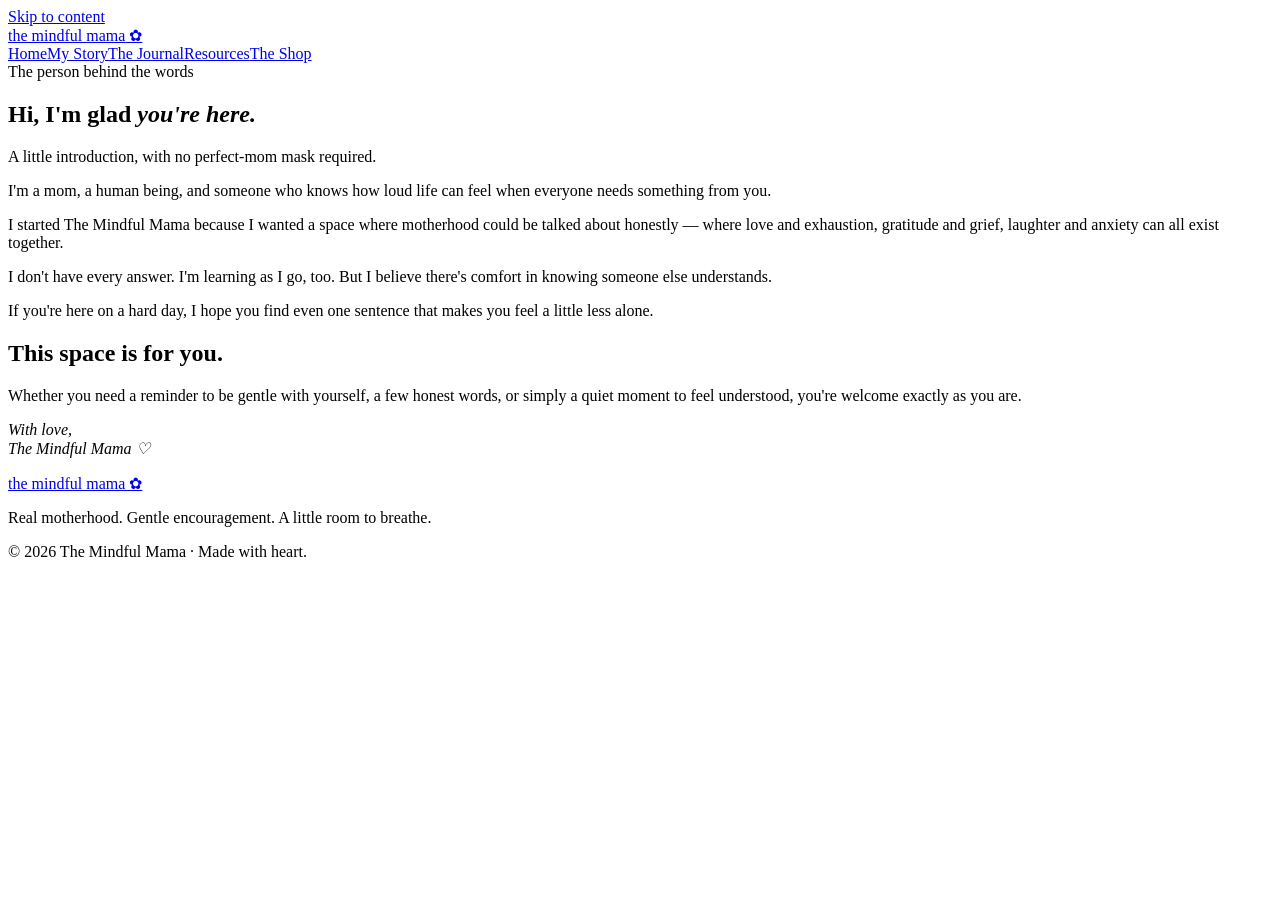
==== about.html @ 4ae46787 "Add The Mindful Mama website: about.html" ====
<!doctype html><html lang="en"><head><meta charset="utf-8"><meta name="viewport" content="width=device-width,initial-scale=1"><meta name="description" content="The Mindful Mama — a soft place for the overwhelmed mama."><title>My Story | The Mindful Mama</title><link rel="stylesheet" href="style.css"></head><body><a class="skip" href="#main">Skip to content</a><header><div class="nav"><a class="brand" href="index.html">the mindful <span>mama</span> ✿</a><nav aria-label="Main navigation"><a href="index.html">Home</a><a href="about.html">My Story</a><a href="journal.html">The Journal</a><a href="resources.html">Resources</a><a href="shop.html">The Shop</a></nav></div></header><main id="main"><section class="intro shell"><div class="eyebrow">The person behind the words</div><h1>Hi, I'm glad <em>you're here.</em></h1><p class="lead">A little introduction, with no perfect-mom mask required.</p></section><article class="prose"><p>I'm a mom, a human being, and someone who knows how loud life can feel when everyone needs something from you.</p><p>I started The Mindful Mama because I wanted a space where motherhood could be talked about honestly — where love and exhaustion, gratitude and grief, laughter and anxiety can all exist together.</p><p>I don't have every answer. I'm learning as I go, too. But I believe there's comfort in knowing someone else understands.</p><div class="note">If you're here on a hard day, I hope you find even one sentence that makes you feel a little less alone.</div><h2>This space is for you.</h2><p>Whether you need a reminder to be gentle with yourself, a few honest words, or simply a quiet moment to feel understood, you're welcome exactly as you are.</p><p><em>With love,<br>The Mindful Mama ♡</em></p></article></main><footer><a class="brand" href="index.html">the mindful mama ✿</a><p>Real motherhood. Gentle encouragement. A little room to breathe.</p><p>© <span id="year">2026</span> The Mindful Mama · Made with heart.</p></footer><script src="script.js"></script></body></html>
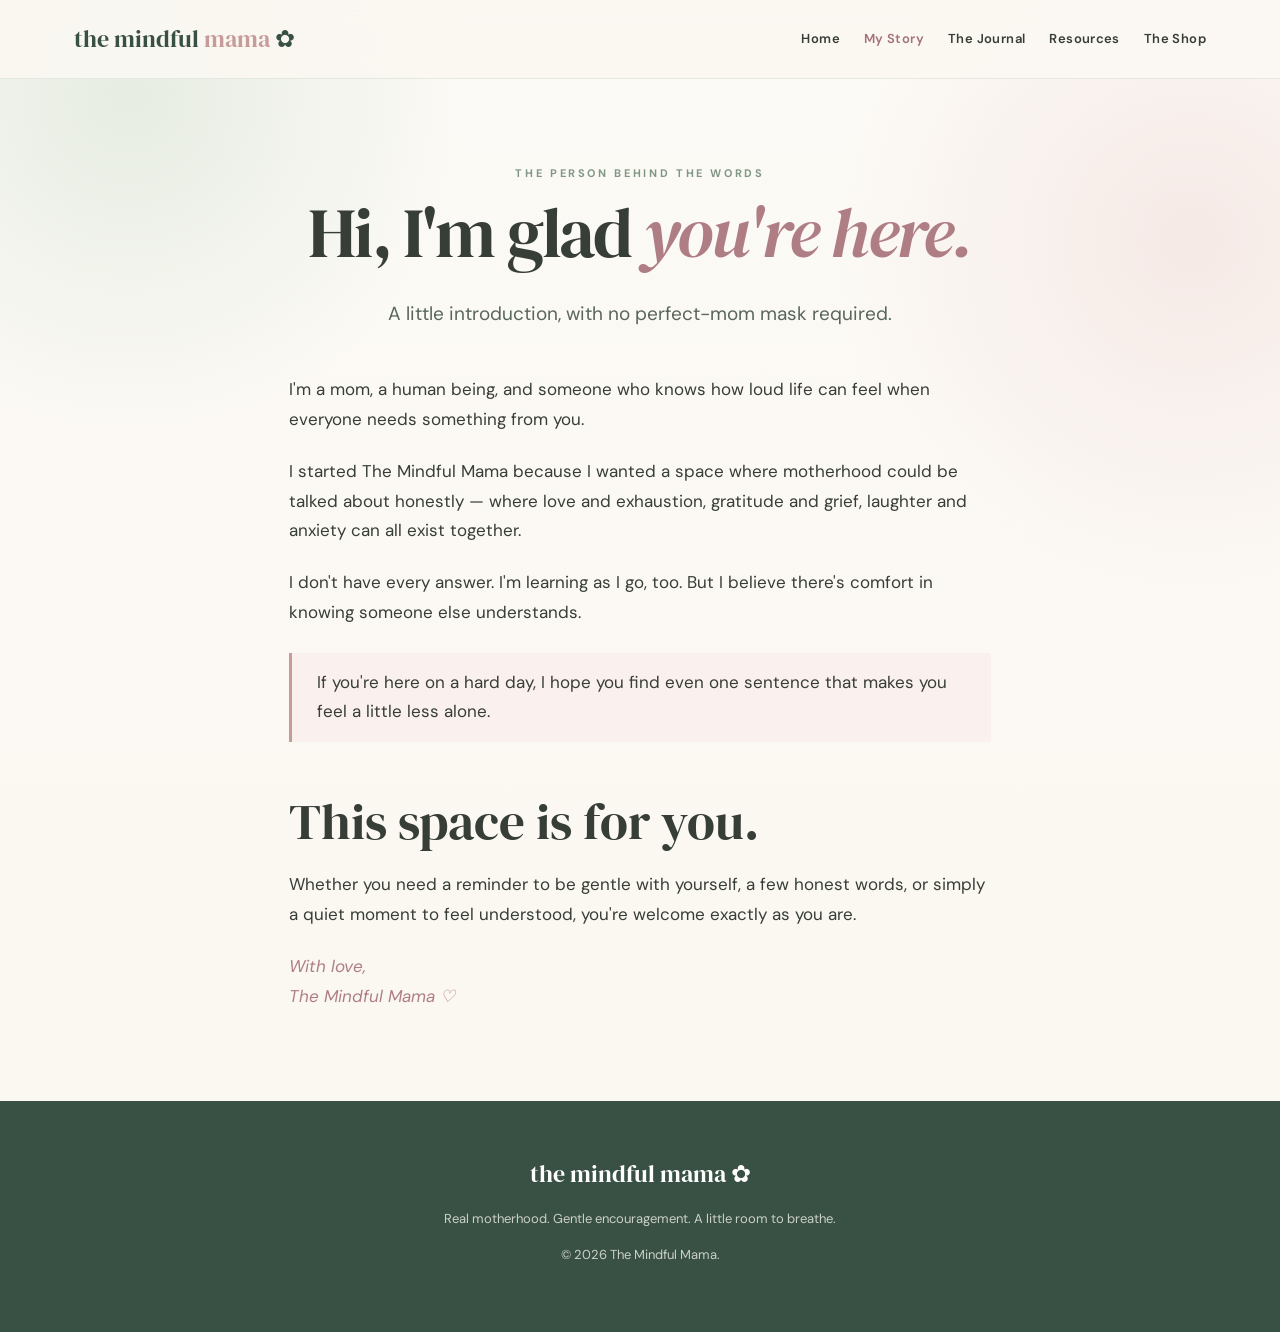
==== commit 31c72598: "Add files via upload" ====
--- a/about.html
+++ b/about.html
@@ -1 +1 @@
-<!doctype html><html lang="en"><head><meta charset="utf-8"><meta name="viewport" content="width=device-width,initial-scale=1"><meta name="description" content="The Mindful Mama — a soft place for the overwhelmed mama."><title>My Story | The Mindful Mama</title><link rel="stylesheet" href="style.css"></head><body><a class="skip" href="#main">Skip to content</a><header><div class="nav"><a class="brand" href="index.html">the mindful <span>mama</span> ✿</a><nav aria-label="Main navigation"><a href="index.html">Home</a><a href="about.html">My Story</a><a href="journal.html">The Journal</a><a href="resources.html">Resources</a><a href="shop.html">The Shop</a></nav></div></header><main id="main"><section class="intro shell"><div class="eyebrow">The person behind the words</div><h1>Hi, I'm glad <em>you're here.</em></h1><p class="lead">A little introduction, with no perfect-mom mask required.</p></section><article class="prose"><p>I'm a mom, a human being, and someone who knows how loud life can feel when everyone needs something from you.</p><p>I started The Mindful Mama because I wanted a space where motherhood could be talked about honestly — where love and exhaustion, gratitude and grief, laughter and anxiety can all exist together.</p><p>I don't have every answer. I'm learning as I go, too. But I believe there's comfort in knowing someone else understands.</p><div class="note">If you're here on a hard day, I hope you find even one sentence that makes you feel a little less alone.</div><h2>This space is for you.</h2><p>Whether you need a reminder to be gentle with yourself, a few honest words, or simply a quiet moment to feel understood, you're welcome exactly as you are.</p><p><em>With love,<br>The Mindful Mama ♡</em></p></article></main><footer><a class="brand" href="index.html">the mindful mama ✿</a><p>Real motherhood. Gentle encouragement. A little room to breathe.</p><p>© <span id="year">2026</span> The Mindful Mama · Made with heart.</p></footer><script src="script.js"></script></body></html>+<!doctype html><html lang="en"><head><meta charset="utf-8"><meta name="viewport" content="width=device-width,initial-scale=1"><title>My Story | The Mindful Mama</title><link rel="stylesheet" href="style.css"></head><body><header><div class="nav"><a class="brand" href="index.html">the mindful <span>mama</span> ✿</a><nav><a href="index.html">Home</a><a href="about.html" aria-current="page">My Story</a><a href="journal.html">The Journal</a><a href="resources.html">Resources</a><a href="shop.html">The Shop</a></nav></div></header><main><div class="page-intro shell"><div class="eyebrow">The person behind the words</div><h1>Hi, I'm glad <em>you're here.</em></h1><p class="lead" style="margin:auto">A little introduction, with no perfect-mom mask required.</p></div><article class="prose"><p>I'm a mom, a human being, and someone who knows how loud life can feel when everyone needs something from you.</p><p>I started The Mindful Mama because I wanted a space where motherhood could be talked about honestly — where love and exhaustion, gratitude and grief, laughter and anxiety can all exist together.</p><p>I don't have every answer. I'm learning as I go, too. But I believe there's comfort in knowing someone else understands.</p><div class="note">If you're here on a hard day, I hope you find even one sentence that makes you feel a little less alone.</div><h2>This space is for you.</h2><p>Whether you need a reminder to be gentle with yourself, a few honest words, or simply a quiet moment to feel understood, you're welcome exactly as you are.</p><p><em>With love,<br>The Mindful Mama ♡</em></p></article></main><footer class="footer"><a class="brand" href="index.html">the mindful mama ✿</a><p>Real motherhood. Gentle encouragement. A little room to breathe.</p><p>© <span id="year">2026</span> The Mindful Mama.</p></footer><script src="script.js"></script></body></html>
--- a/style.css
+++ b/style.css
@@ -0,0 +1,177 @@
+@import url('https://fonts.googleapis.com/css2?family=DM+Sans:wght@400;500;600;700&family=DM+Serif+Display:ital@0;1&family=Caveat:wght@500;600;700&display=swap');
+
+:root{
+  --cream:#fbf8f2;
+  --paper:#fffdf9;
+  --sage:#809784;
+  --sage-soft:#dfe8dc;
+  --sage-dark:#395144;
+  --eucalyptus:#9eb39f;
+  --rose:#c79b9a;
+  --rose-soft:#f4e5e2;
+  --blush:#f7efea;
+  --ink:#373d37;
+  --muted:#667068;
+  --line:#e5e8df;
+  --shadow:0 24px 70px rgba(48,60,46,.08);
+}
+
+*{box-sizing:border-box}
+html{scroll-behavior:smooth}
+body{
+  margin:0;
+  background:
+    radial-gradient(circle at 10% 7%, rgba(223,232,220,.75), transparent 20%),
+    radial-gradient(circle at 93% 18%, rgba(244,229,226,.78), transparent 22%),
+    linear-gradient(180deg, #fcfaf6 0%, var(--cream) 70%);
+  color:var(--ink);
+  font-family:'DM Sans',sans-serif;
+  line-height:1.75;
+}
+a{color:inherit}
+header{
+  position:sticky;top:0;z-index:6;
+  background:rgba(251,248,242,.9);
+  backdrop-filter:blur(14px);
+  border-bottom:1px solid var(--line)
+}
+.announcement{
+  text-align:center;
+  font-size:12px;
+  letter-spacing:.14em;
+  text-transform:uppercase;
+  color:var(--sage-dark);
+  background:#f5f1ea;
+  border-bottom:1px solid var(--line);
+  padding:9px 14px;
+}
+.nav{max-width:1180px;margin:auto;padding:18px 24px;display:flex;align-items:center;justify-content:space-between;gap:16px}
+.brand{text-decoration:none;font-family:'DM Serif Display',serif;font-size:24px;color:var(--sage-dark)}
+.brand span{color:var(--rose)}
+nav{display:flex;gap:24px;flex-wrap:wrap}
+nav a{text-decoration:none;font-size:13px;font-weight:600;letter-spacing:.03em;position:relative}
+nav a:hover,nav a[aria-current]{color:#a47179}
+.shell{max-width:1120px;margin:auto;padding:0 25px}
+.hero{
+  position:relative;
+  overflow:hidden;
+  padding:110px 0 95px;
+}
+.hero-grid{display:grid;grid-template-columns:1.1fr .9fr;align-items:center;gap:48px}
+.hero-branch{position:absolute;pointer-events:none;opacity:.95}
+.hero-branch-left{left:-20px;top:18px;width:min(21vw,240px)}
+.hero-branch-right{right:-24px;bottom:18px;width:min(21vw,240px)}
+.eyebrow{text-transform:uppercase;letter-spacing:.24em;font-weight:700;color:var(--sage);font-size:11px}
+.handwritten{font-family:'Caveat',cursive;color:#8d6d72}
+.intro-script{font-size:38px;line-height:1;margin:10px 0 5px}
+.small-script{font-size:28px;line-height:1;margin:8px 0 6px;color:#9d7c80}
+.big-script{font-size:54px;line-height:1.05;margin:0;color:var(--sage-dark)}
+.quote-script{font-size:36px;margin:12px 0 24px;color:#8d6d72}
+.badge-script{font-size:38px;line-height:1.08;margin:0;color:var(--sage-dark)}
+h1,h2,h3{font-family:'DM Serif Display',serif;font-weight:400;line-height:1.14}
+h1{font-size:clamp(50px,6vw,84px);margin:10px 0 24px;letter-spacing:-.03em}
+h2{font-size:clamp(36px,4vw,56px);margin:10px 0 20px}
+h3{font-size:29px;margin:8px 0 14px}
+em{color:#af7e85;font-style:italic}
+.lead{font-size:19px;max-width:590px;color:#58665c}
+.actions{display:flex;gap:12px;flex-wrap:wrap;margin-top:30px}
+.btn{display:inline-block;border-radius:999px;padding:13px 26px;background:var(--sage-dark);color:white;text-decoration:none;font-size:13px;font-weight:700;letter-spacing:.03em;border:1px solid var(--sage-dark);box-shadow:0 10px 22px rgba(57,81,68,.12)}
+.btn.secondary{background:transparent;color:var(--sage-dark);box-shadow:none}
+.btn:hover{transform:translateY(-1px)}
+.watercolor-card{
+  position:relative;
+  min-height:420px;
+  border-radius:38px;
+  background:rgba(255,255,255,.68);
+  border:1px solid rgba(255,255,255,.8);
+  box-shadow:var(--shadow);
+  overflow:hidden;
+}
+.wash{
+  position:absolute;inset:0;
+  background:
+    radial-gradient(circle at 28% 28%, rgba(211,225,207,.95), transparent 30%),
+    radial-gradient(circle at 70% 40%, rgba(245,226,221,.9), transparent 28%),
+    radial-gradient(circle at 52% 74%, rgba(233,240,229,.95), transparent 34%),
+    linear-gradient(145deg, rgba(255,255,255,.78), rgba(255,255,255,.35));
+}
+.watercolor-card::before,.watercolor-card::after{
+  content:'';position:absolute;background-repeat:no-repeat;background-size:contain;opacity:.98
+}
+.watercolor-card::before{left:-14px;bottom:-8px;width:170px;height:265px;background-image:url('assets/eucalyptus-left.svg')}
+.watercolor-card::after{right:-14px;top:-10px;width:170px;height:265px;background-image:url('assets/eucalyptus-right.svg')}
+.card-content{
+  position:relative;z-index:1;height:100%;display:flex;flex-direction:column;align-items:center;justify-content:center;text-align:center;padding:48px;
+}
+.mini-note{font-size:12px;letter-spacing:.17em;text-transform:uppercase;color:var(--sage-dark);margin-top:18px}
+.section{padding:85px 0}
+.section.tinted{background:linear-gradient(180deg,#f6f1eb 0%,#f3efe7 100%)}
+.section-header{text-align:center;max-width:760px;margin:0 auto 40px}
+.section-header p,.card p{color:var(--muted)}
+.divider{display:block;margin:24px auto 0;width:180px;max-width:100%}
+.grid{display:grid;grid-template-columns:repeat(3,1fr);gap:24px}
+.card{
+  background:linear-gradient(180deg, rgba(255,255,255,.95), rgba(255,253,249,.92));
+  border:1px solid var(--line);
+  border-radius:26px;
+  padding:34px;
+  box-shadow:0 10px 30px rgba(39,49,42,.04);
+  position:relative;
+}
+.card::after{
+  content:'';position:absolute;right:18px;top:18px;width:56px;height:56px;border-radius:50%;background:radial-gradient(circle, rgba(244,229,226,.8), rgba(244,229,226,0) 72%);
+}
+.symbol{font-size:30px;color:var(--rose)}
+.card a{color:var(--sage-dark);font-size:13px;font-weight:700;text-decoration:none}
+.card a:hover{text-decoration:underline}
+.statement{max-width:820px;margin:auto;text-align:center}
+.statement p{font:italic clamp(24px,3vw,37px)/1.5 'DM Serif Display',serif;color:var(--sage-dark)}
+.quote-section{position:relative;overflow:hidden}
+.quote-section::before{content:'';position:absolute;left:-60px;bottom:-40px;width:180px;height:280px;background:url('assets/eucalyptus-left.svg') center/contain no-repeat;opacity:.52}
+.quote-section::after{content:'';position:absolute;right:-60px;top:-20px;width:180px;height:280px;background:url('assets/eucalyptus-right.svg') center/contain no-repeat;opacity:.52}
+.soft-note{padding-top:78px}
+.note-panel{
+  display:grid;grid-template-columns:1.3fr .7fr;gap:32px;align-items:center;
+  background:linear-gradient(180deg,#fffdfa,#fff8f5);
+  border:1px solid var(--line);
+  border-radius:34px;
+  padding:42px;
+  box-shadow:var(--shadow);
+}
+.note-badge{
+  min-height:240px;border-radius:28px;background:radial-gradient(circle at 30% 28%, rgba(223,232,220,.95), transparent 32%), radial-gradient(circle at 70% 64%, rgba(244,229,226,.95), transparent 28%), #fcfbf8; border:1px dashed rgba(128,151,132,.5);display:grid;place-items:center;text-align:center;padding:20px
+}
+.page-intro{padding:85px 0 45px;text-align:center;max-width:820px;margin:auto}
+.page-intro h1{font-size:clamp(47px,6vw,70px)}
+.prose{max-width:750px;margin:0 auto 90px;padding:0 24px;font-size:17px}
+.prose p{margin:0 0 22px}.prose h2{margin-top:50px}
+.note{border-left:3px solid var(--rose);padding:15px 25px;margin:25px 0;background:#faf0ee}
+.footer{padding:52px 20px;text-align:center;background:var(--sage-dark);color:#f5f4eb}
+.footer .brand{color:white}
+.footer p{opacity:.78;font-size:13px}
+.footer nav{justify-content:center;margin:22px 0}
+.footer a{color:inherit}
+.tag{font-size:11px;text-transform:uppercase;letter-spacing:.18em;color:var(--rose);font-weight:700}
+.notice{background:#f2e9e4;border-radius:8px;padding:25px;font-size:14px}
+.skip{position:absolute;left:-9999px}.skip:focus{left:20px;top:20px;background:white;padding:10px;z-index:10}
+
+@media (max-width: 920px){
+  .hero-grid,.note-panel{grid-template-columns:1fr}
+  .watercolor-card{min-height:340px}
+}
+@media (max-width: 760px){
+  .nav{flex-direction:column;gap:10px}
+  .brand{font-size:21px}
+  nav{gap:16px;justify-content:center}
+  .announcement{font-size:11px;letter-spacing:.1em}
+  .hero{padding:68px 0 60px}
+  .hero-branch{display:none}
+  .grid{grid-template-columns:1fr}
+  .section{padding:65px 0}
+  .card{padding:25px}
+  .watercolor-card{min-height:280px}
+  .big-script{font-size:42px}
+  .intro-script{font-size:32px}
+  .quote-script{font-size:30px}
+  .note-panel{padding:26px}
+}
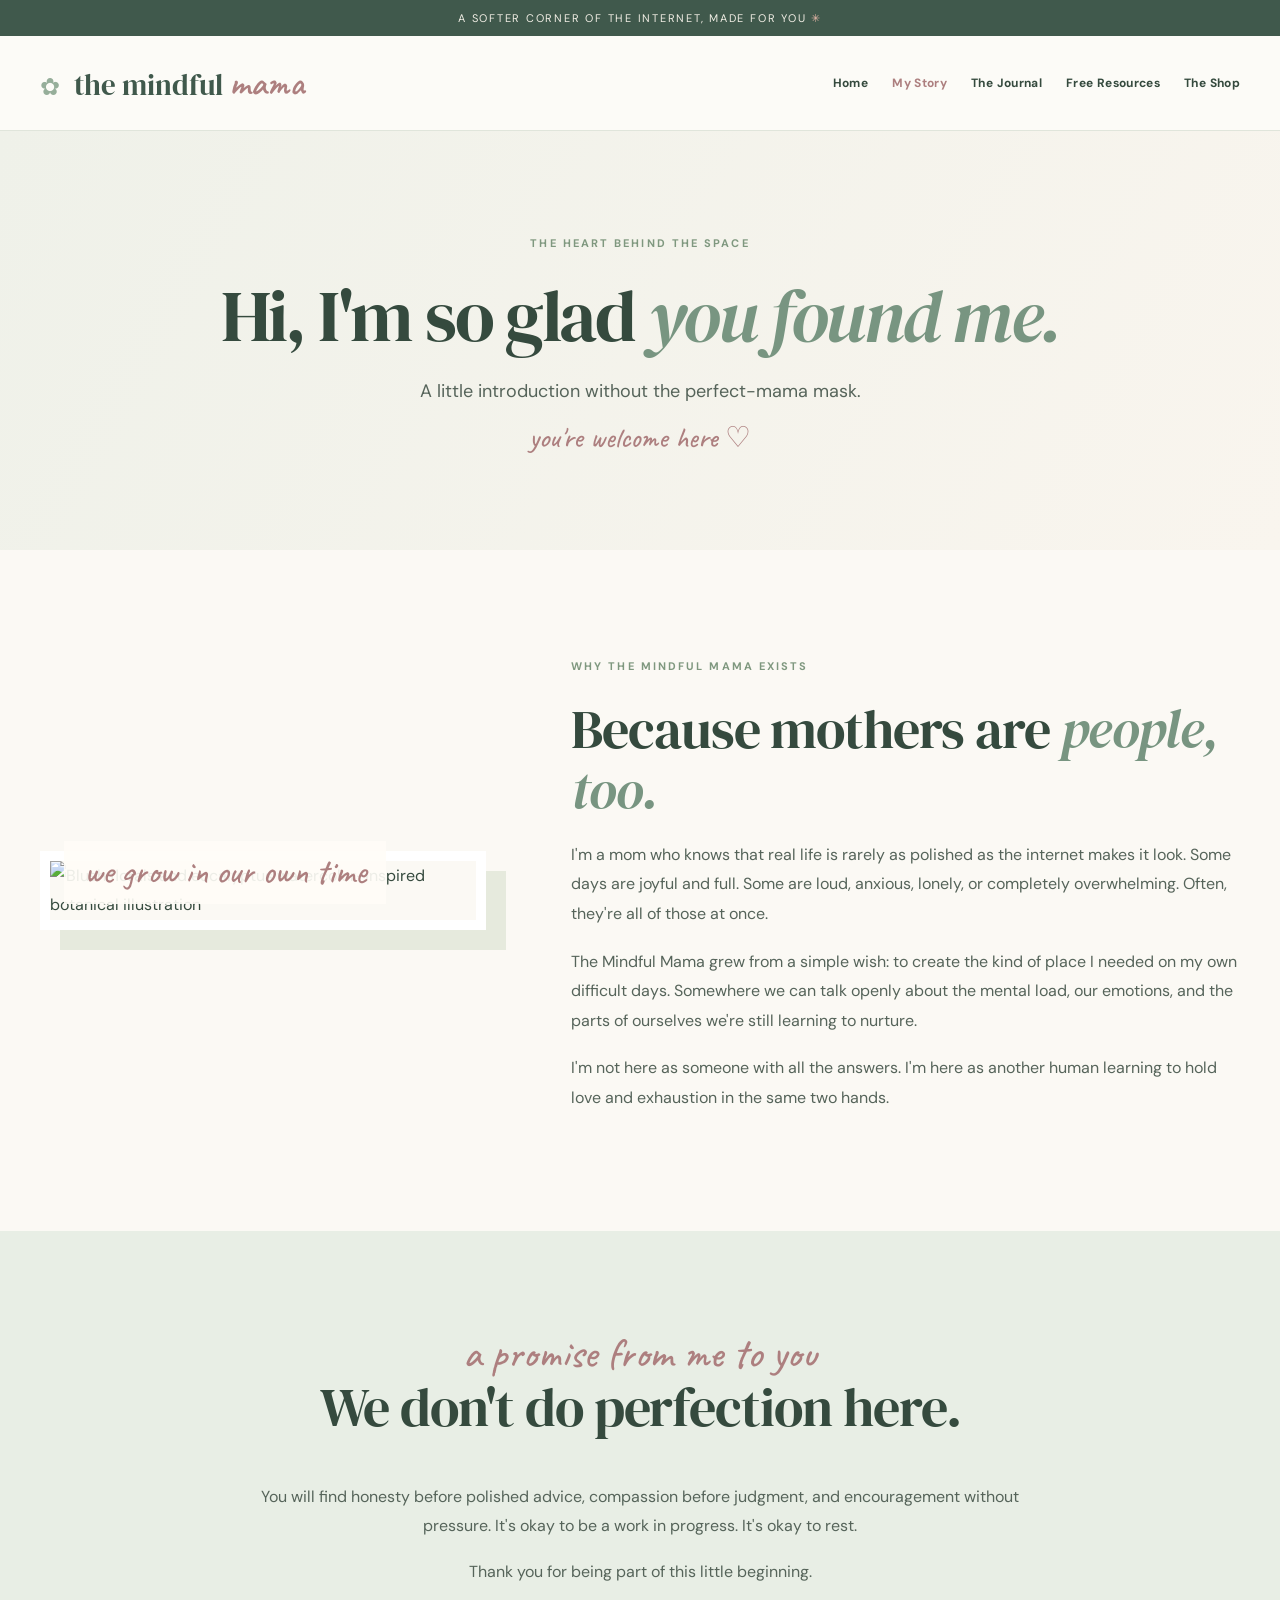
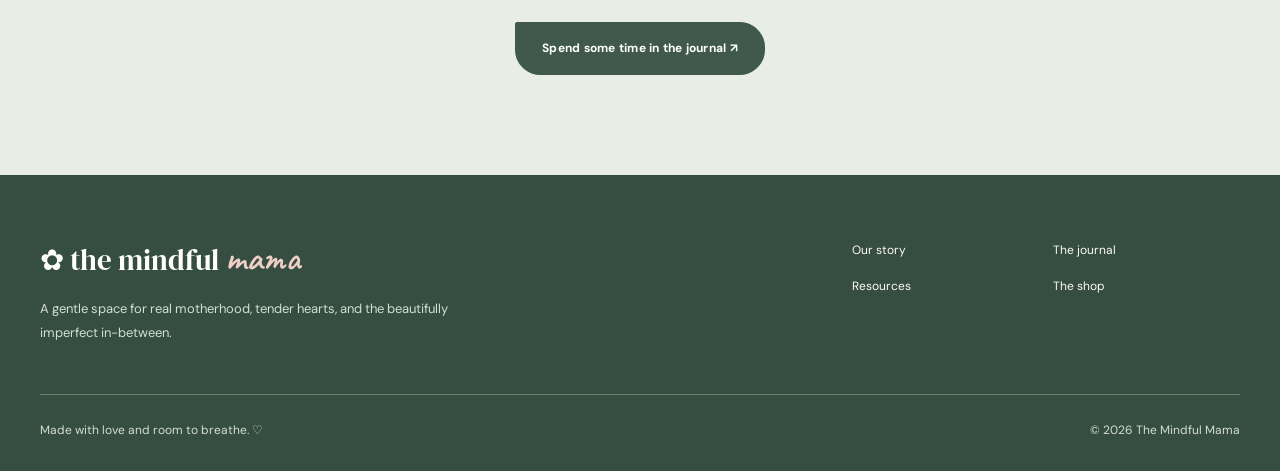
==== commit 1660d50f: "Build cohesive botanical brand website" ====
--- a/about.html
+++ b/about.html
@@ -1 +1 @@
-<!doctype html><html lang="en"><head><meta charset="utf-8"><meta name="viewport" content="width=device-width,initial-scale=1"><title>My Story | The Mindful Mama</title><link rel="stylesheet" href="style.css"></head><body><header><div class="nav"><a class="brand" href="index.html">the mindful <span>mama</span> ✿</a><nav><a href="index.html">Home</a><a href="about.html" aria-current="page">My Story</a><a href="journal.html">The Journal</a><a href="resources.html">Resources</a><a href="shop.html">The Shop</a></nav></div></header><main><div class="page-intro shell"><div class="eyebrow">The person behind the words</div><h1>Hi, I'm glad <em>you're here.</em></h1><p class="lead" style="margin:auto">A little introduction, with no perfect-mom mask required.</p></div><article class="prose"><p>I'm a mom, a human being, and someone who knows how loud life can feel when everyone needs something from you.</p><p>I started The Mindful Mama because I wanted a space where motherhood could be talked about honestly — where love and exhaustion, gratitude and grief, laughter and anxiety can all exist together.</p><p>I don't have every answer. I'm learning as I go, too. But I believe there's comfort in knowing someone else understands.</p><div class="note">If you're here on a hard day, I hope you find even one sentence that makes you feel a little less alone.</div><h2>This space is for you.</h2><p>Whether you need a reminder to be gentle with yourself, a few honest words, or simply a quiet moment to feel understood, you're welcome exactly as you are.</p><p><em>With love,<br>The Mindful Mama ♡</em></p></article></main><footer class="footer"><a class="brand" href="index.html">the mindful mama ✿</a><p>Real motherhood. Gentle encouragement. A little room to breathe.</p><p>© <span id="year">2026</span> The Mindful Mama.</p></footer><script src="script.js"></script></body></html>
+<!doctype html><html lang="en"><head><meta charset="utf-8"><meta name="viewport" content="width=device-width,initial-scale=1"><meta name="theme-color" content="#40594c"><meta name="description" content="Meet the human heart behind The Mindful Mama."><title>My Story | The Mindful Mama</title><link rel="preconnect" href="https://fonts.googleapis.com"><link rel="preconnect" href="https://fonts.gstatic.com" crossorigin><link rel="stylesheet" href="style.css"></head><body><a class="skip" href="#main">Skip to content</a><div class="top-note">A softer corner of the internet, made for you <span aria-hidden="true">✳</span></div><header><div class="nav shell"><a class="brand" href="index.html" aria-label="The Mindful Mama home"><span class="brand-flower">✿</span> the mindful <em>mama</em></a><nav aria-label="Main navigation"><a href="index.html">Home</a><a href="about.html" aria-current="page">My Story</a><a href="journal.html">The Journal</a><a href="resources.html">Free Resources</a><a href="shop.html">The Shop</a></nav></div></header><main id="main"><section class="inner-hero"><img src="assets/botanical-spray.svg" alt="" aria-hidden="true"><div class="shell"><span class="overline">THE HEART BEHIND THE SPACE</span><h1>Hi, I'm so glad <em>you found me.</em></h1><p>A little introduction without the perfect-mama mask.</p><span class="script">you're welcome here ♡</span></div></section><section class="section shell split-editorial"><div class="editorial-art"><img src="assets/botanical-portrait.svg" alt="Blush florals and eucalyptus watercolor-inspired botanical illustration"><span class="script">we grow in our own time</span></div><div class="editorial-copy"><span class="overline">Why The Mindful Mama exists</span><h2>Because mothers are <em>people, too.</em></h2><p>I'm a mom who knows that real life is rarely as polished as the internet makes it look. Some days are joyful and full. Some are loud, anxious, lonely, or completely overwhelming. Often, they're all of those at once.</p><p>The Mindful Mama grew from a simple wish: to create the kind of place I needed on my own difficult days. Somewhere we can talk openly about the mental load, our emotions, and the parts of ourselves we're still learning to nurture.</p><p>I'm not here as someone with all the answers. I'm here as another human learning to hold love and exhaustion in the same two hands.</p></div></section><section class="section note-section"><div class="shell prose-narrow"><span class="script">a promise from me to you</span><h2>We don't do perfection here.</h2><p>You will find honesty before polished advice, compassion before judgment, and encouragement without pressure. It's okay to be a work in progress. It's okay to rest.</p><p>Thank you for being part of this little beginning.</p><a class="button" href="journal.html">Spend some time in the journal ↗</a></div></section></main><footer><div class="footer-inner shell"><div><a class="brand light" href="index.html">✿ the mindful <em>mama</em></a><p>A gentle space for real motherhood, tender hearts, and the beautifully imperfect in-between.</p></div><div class="footer-links"><a href="about.html">Our story</a><a href="journal.html">The journal</a><a href="resources.html">Resources</a><a href="shop.html">The shop</a></div><div class="footer-last">Made with love and room to breathe. ♡<span>© <span id="year">2026</span> The Mindful Mama</span></div></div></footer><script src="script.js"></script></body></html>
--- a/style.css
+++ b/style.css
@@ -1,177 +1,5 @@
-@import url('https://fonts.googleapis.com/css2?family=DM+Sans:wght@400;500;600;700&family=DM+Serif+Display:ital@0;1&family=Caveat:wght@500;600;700&display=swap');
-
-:root{
-  --cream:#fbf8f2;
-  --paper:#fffdf9;
-  --sage:#809784;
-  --sage-soft:#dfe8dc;
-  --sage-dark:#395144;
-  --eucalyptus:#9eb39f;
-  --rose:#c79b9a;
-  --rose-soft:#f4e5e2;
-  --blush:#f7efea;
-  --ink:#373d37;
-  --muted:#667068;
-  --line:#e5e8df;
-  --shadow:0 24px 70px rgba(48,60,46,.08);
-}
-
-*{box-sizing:border-box}
-html{scroll-behavior:smooth}
-body{
-  margin:0;
-  background:
-    radial-gradient(circle at 10% 7%, rgba(223,232,220,.75), transparent 20%),
-    radial-gradient(circle at 93% 18%, rgba(244,229,226,.78), transparent 22%),
-    linear-gradient(180deg, #fcfaf6 0%, var(--cream) 70%);
-  color:var(--ink);
-  font-family:'DM Sans',sans-serif;
-  line-height:1.75;
-}
-a{color:inherit}
-header{
-  position:sticky;top:0;z-index:6;
-  background:rgba(251,248,242,.9);
-  backdrop-filter:blur(14px);
-  border-bottom:1px solid var(--line)
-}
-.announcement{
-  text-align:center;
-  font-size:12px;
-  letter-spacing:.14em;
-  text-transform:uppercase;
-  color:var(--sage-dark);
-  background:#f5f1ea;
-  border-bottom:1px solid var(--line);
-  padding:9px 14px;
-}
-.nav{max-width:1180px;margin:auto;padding:18px 24px;display:flex;align-items:center;justify-content:space-between;gap:16px}
-.brand{text-decoration:none;font-family:'DM Serif Display',serif;font-size:24px;color:var(--sage-dark)}
-.brand span{color:var(--rose)}
-nav{display:flex;gap:24px;flex-wrap:wrap}
-nav a{text-decoration:none;font-size:13px;font-weight:600;letter-spacing:.03em;position:relative}
-nav a:hover,nav a[aria-current]{color:#a47179}
-.shell{max-width:1120px;margin:auto;padding:0 25px}
-.hero{
-  position:relative;
-  overflow:hidden;
-  padding:110px 0 95px;
-}
-.hero-grid{display:grid;grid-template-columns:1.1fr .9fr;align-items:center;gap:48px}
-.hero-branch{position:absolute;pointer-events:none;opacity:.95}
-.hero-branch-left{left:-20px;top:18px;width:min(21vw,240px)}
-.hero-branch-right{right:-24px;bottom:18px;width:min(21vw,240px)}
-.eyebrow{text-transform:uppercase;letter-spacing:.24em;font-weight:700;color:var(--sage);font-size:11px}
-.handwritten{font-family:'Caveat',cursive;color:#8d6d72}
-.intro-script{font-size:38px;line-height:1;margin:10px 0 5px}
-.small-script{font-size:28px;line-height:1;margin:8px 0 6px;color:#9d7c80}
-.big-script{font-size:54px;line-height:1.05;margin:0;color:var(--sage-dark)}
-.quote-script{font-size:36px;margin:12px 0 24px;color:#8d6d72}
-.badge-script{font-size:38px;line-height:1.08;margin:0;color:var(--sage-dark)}
-h1,h2,h3{font-family:'DM Serif Display',serif;font-weight:400;line-height:1.14}
-h1{font-size:clamp(50px,6vw,84px);margin:10px 0 24px;letter-spacing:-.03em}
-h2{font-size:clamp(36px,4vw,56px);margin:10px 0 20px}
-h3{font-size:29px;margin:8px 0 14px}
-em{color:#af7e85;font-style:italic}
-.lead{font-size:19px;max-width:590px;color:#58665c}
-.actions{display:flex;gap:12px;flex-wrap:wrap;margin-top:30px}
-.btn{display:inline-block;border-radius:999px;padding:13px 26px;background:var(--sage-dark);color:white;text-decoration:none;font-size:13px;font-weight:700;letter-spacing:.03em;border:1px solid var(--sage-dark);box-shadow:0 10px 22px rgba(57,81,68,.12)}
-.btn.secondary{background:transparent;color:var(--sage-dark);box-shadow:none}
-.btn:hover{transform:translateY(-1px)}
-.watercolor-card{
-  position:relative;
-  min-height:420px;
-  border-radius:38px;
-  background:rgba(255,255,255,.68);
-  border:1px solid rgba(255,255,255,.8);
-  box-shadow:var(--shadow);
-  overflow:hidden;
-}
-.wash{
-  position:absolute;inset:0;
-  background:
-    radial-gradient(circle at 28% 28%, rgba(211,225,207,.95), transparent 30%),
-    radial-gradient(circle at 70% 40%, rgba(245,226,221,.9), transparent 28%),
-    radial-gradient(circle at 52% 74%, rgba(233,240,229,.95), transparent 34%),
-    linear-gradient(145deg, rgba(255,255,255,.78), rgba(255,255,255,.35));
-}
-.watercolor-card::before,.watercolor-card::after{
-  content:'';position:absolute;background-repeat:no-repeat;background-size:contain;opacity:.98
-}
-.watercolor-card::before{left:-14px;bottom:-8px;width:170px;height:265px;background-image:url('assets/eucalyptus-left.svg')}
-.watercolor-card::after{right:-14px;top:-10px;width:170px;height:265px;background-image:url('assets/eucalyptus-right.svg')}
-.card-content{
-  position:relative;z-index:1;height:100%;display:flex;flex-direction:column;align-items:center;justify-content:center;text-align:center;padding:48px;
-}
-.mini-note{font-size:12px;letter-spacing:.17em;text-transform:uppercase;color:var(--sage-dark);margin-top:18px}
-.section{padding:85px 0}
-.section.tinted{background:linear-gradient(180deg,#f6f1eb 0%,#f3efe7 100%)}
-.section-header{text-align:center;max-width:760px;margin:0 auto 40px}
-.section-header p,.card p{color:var(--muted)}
-.divider{display:block;margin:24px auto 0;width:180px;max-width:100%}
-.grid{display:grid;grid-template-columns:repeat(3,1fr);gap:24px}
-.card{
-  background:linear-gradient(180deg, rgba(255,255,255,.95), rgba(255,253,249,.92));
-  border:1px solid var(--line);
-  border-radius:26px;
-  padding:34px;
-  box-shadow:0 10px 30px rgba(39,49,42,.04);
-  position:relative;
-}
-.card::after{
-  content:'';position:absolute;right:18px;top:18px;width:56px;height:56px;border-radius:50%;background:radial-gradient(circle, rgba(244,229,226,.8), rgba(244,229,226,0) 72%);
-}
-.symbol{font-size:30px;color:var(--rose)}
-.card a{color:var(--sage-dark);font-size:13px;font-weight:700;text-decoration:none}
-.card a:hover{text-decoration:underline}
-.statement{max-width:820px;margin:auto;text-align:center}
-.statement p{font:italic clamp(24px,3vw,37px)/1.5 'DM Serif Display',serif;color:var(--sage-dark)}
-.quote-section{position:relative;overflow:hidden}
-.quote-section::before{content:'';position:absolute;left:-60px;bottom:-40px;width:180px;height:280px;background:url('assets/eucalyptus-left.svg') center/contain no-repeat;opacity:.52}
-.quote-section::after{content:'';position:absolute;right:-60px;top:-20px;width:180px;height:280px;background:url('assets/eucalyptus-right.svg') center/contain no-repeat;opacity:.52}
-.soft-note{padding-top:78px}
-.note-panel{
-  display:grid;grid-template-columns:1.3fr .7fr;gap:32px;align-items:center;
-  background:linear-gradient(180deg,#fffdfa,#fff8f5);
-  border:1px solid var(--line);
-  border-radius:34px;
-  padding:42px;
-  box-shadow:var(--shadow);
-}
-.note-badge{
-  min-height:240px;border-radius:28px;background:radial-gradient(circle at 30% 28%, rgba(223,232,220,.95), transparent 32%), radial-gradient(circle at 70% 64%, rgba(244,229,226,.95), transparent 28%), #fcfbf8; border:1px dashed rgba(128,151,132,.5);display:grid;place-items:center;text-align:center;padding:20px
-}
-.page-intro{padding:85px 0 45px;text-align:center;max-width:820px;margin:auto}
-.page-intro h1{font-size:clamp(47px,6vw,70px)}
-.prose{max-width:750px;margin:0 auto 90px;padding:0 24px;font-size:17px}
-.prose p{margin:0 0 22px}.prose h2{margin-top:50px}
-.note{border-left:3px solid var(--rose);padding:15px 25px;margin:25px 0;background:#faf0ee}
-.footer{padding:52px 20px;text-align:center;background:var(--sage-dark);color:#f5f4eb}
-.footer .brand{color:white}
-.footer p{opacity:.78;font-size:13px}
-.footer nav{justify-content:center;margin:22px 0}
-.footer a{color:inherit}
-.tag{font-size:11px;text-transform:uppercase;letter-spacing:.18em;color:var(--rose);font-weight:700}
-.notice{background:#f2e9e4;border-radius:8px;padding:25px;font-size:14px}
-.skip{position:absolute;left:-9999px}.skip:focus{left:20px;top:20px;background:white;padding:10px;z-index:10}
-
-@media (max-width: 920px){
-  .hero-grid,.note-panel{grid-template-columns:1fr}
-  .watercolor-card{min-height:340px}
-}
-@media (max-width: 760px){
-  .nav{flex-direction:column;gap:10px}
-  .brand{font-size:21px}
-  nav{gap:16px;justify-content:center}
-  .announcement{font-size:11px;letter-spacing:.1em}
-  .hero{padding:68px 0 60px}
-  .hero-branch{display:none}
-  .grid{grid-template-columns:1fr}
-  .section{padding:65px 0}
-  .card{padding:25px}
-  .watercolor-card{min-height:280px}
-  .big-script{font-size:42px}
-  .intro-script{font-size:32px}
-  .quote-script{font-size:30px}
-  .note-panel{padding:26px}
-}
+@import url('https://fonts.googleapis.com/css2?family=DM+Sans:wght@400;500;600;700&family=DM+Serif+Display:ital@0;1&family=Caveat:wght@400;500;600;700&display=swap');
+:root{--ink:#354a3e;--forest:#40594c;--eucalyptus:#789581;--mist:#e3eae0;--cream:#fbf9f4;--linen:#f5f0e8;--blush:#eddbd8;--rose:#ad7f7f;--line:#e0e5db;--body:#56645a}*{box-sizing:border-box}html{scroll-behavior:smooth}body{margin:0;background:var(--cream);color:var(--ink);font:16px/1.85 'DM Sans',sans-serif}a{color:inherit}a:focus-visible{outline:3px solid var(--rose);outline-offset:4px}img{max-width:100%;display:block}.shell{width:min(1200px,calc(100% - 48px));margin:auto}.skip{position:absolute;left:-9999px;z-index:20}.skip:focus{left:12px;top:12px;padding:10px;background:white}.top-note{background:var(--forest);color:#f1eee5;text-align:center;padding:8px 16px;font-size:11px;letter-spacing:.16em;text-transform:uppercase}.top-note span{color:#e6b6a8}header{position:sticky;top:0;z-index:10;background:#fcfbf7f0;border-bottom:1px solid var(--line);backdrop-filter:blur(16px)}.nav{min-height:94px;display:flex;align-items:center;justify-content:space-between;gap:24px}.brand{text-decoration:none;color:var(--forest);font:29px/1.1 'DM Serif Display',serif;white-space:nowrap}.brand em{font:600 37px/1 'Caveat',cursive;color:var(--rose)}.brand-flower{font:24px 'DM Sans',sans-serif;color:#96ae9a;margin-right:8px}nav{display:flex;align-items:center;gap:24px;flex-wrap:wrap}nav a{text-decoration:none;font-size:12px;font-weight:700;letter-spacing:.03em}nav a:hover,nav a[aria-current=page]{color:var(--rose)}h1,h2,h3,p{margin-top:0}h1,h2,h3{font-family:'DM Serif Display',serif;font-weight:400;line-height:1.12}h1{font-size:clamp(49px,5.7vw,86px);letter-spacing:-.035em}h2{font-size:clamp(36px,4.2vw,59px);letter-spacing:-.02em}h3{font-size:clamp(27px,2.4vw,35px)}h1 em,h2 em{font-style:italic;color:var(--eucalyptus)}p{color:var(--body)}.overline{font:700 11px/1.4 'DM Sans',sans-serif;color:#7f987f;letter-spacing:.19em;text-transform:uppercase}.script{display:block;font:500 35px/1.1 'Caveat',cursive;color:var(--rose)}.button{display:inline-flex;align-items:center;gap:18px;background:var(--forest);color:white;border:1px solid var(--forest);padding:14px 26px;border-radius:2px 25px 25px 25px;font-size:12px;font-weight:700;text-decoration:none;letter-spacing:.02em;transition:transform .2s}.button:hover{transform:translateY(-2px)}.button.secondary{background:transparent;color:var(--forest)}.text-link,.underlined-link{font-size:13px;font-weight:700;text-decoration:none;border-bottom:1px solid #a1b4a3;padding-bottom:5px}.actions{display:flex;gap:24px;align-items:center;flex-wrap:wrap;margin-top:32px}.hero{position:relative;overflow:hidden;background:radial-gradient(ellipse at 70% 25%,#e8ede4 0,transparent 38%),linear-gradient(130deg,#fcfaf6,#f7f2eb);padding:80px 0 100px}.hero-layout{display:grid;grid-template-columns:1fr .9fr;gap:76px;align-items:center;position:relative;z-index:1}.hero-words{max-width:625px}.script-kicker{margin:23px 0 5px;font-size:41px}.hero h1{margin:0 0 24px}.hero p{font-size:15px;max-width:555px}.hero p.intro{font:23px/1.5 'DM Serif Display',serif;color:#506658}.corner-botanical{position:absolute;width:230px;left:-100px;bottom:-105px;opacity:.42}.hero-signature{font:600 23px 'Caveat',cursive;color:#8b9385;margin-top:37px}.hero-signature span{color:var(--rose)}.hero-art{position:relative;padding:0 25px}.art-frame{position:relative;overflow:hidden;box-shadow:18px 20px 0 #ecede5,0 26px 80px #50614a23;border:10px solid white;border-radius:220px 220px 8px 8px;background:#dbe5d8}.art-frame img{width:100%;height:540px;object-fit:cover}.frame-overlay{position:absolute;inset:0;display:flex;flex-direction:column;justify-content:center;align-items:center;text-align:center;padding:24px}.frame-overlay span{font:600 28px 'Caveat',cursive;color:#9e7171}.frame-overlay strong{font:italic 42px/1.15 'DM Serif Display',serif;color:#3e5949;text-shadow:0 1px 13px #fff9}.frame-overlay small{font:700 9px 'DM Sans',sans-serif;letter-spacing:.2em;text-transform:uppercase;margin-top:24px;color:#506758}.art-seal{position:absolute;right:-10px;bottom:35px;display:grid;place-items:center;width:105px;height:105px;background:#f7eee5;border:1px solid #d9cbbf;border-radius:50%;font:600 24px/1 'Caveat',cursive;text-align:center;transform:rotate(11deg)}.ribbon{background:#e6eee5;border-top:1px solid #dce4d9;border-bottom:1px solid #dce4d9}.welcome-inner{display:flex;gap:26px;align-items:center;justify-content:center;min-height:118px}.welcome-inner span{color:#9cb29e}.welcome-inner p{margin:0;text-align:center;font-size:14px;color:#486252}.welcome-inner em{font-family:'DM Serif Display',serif;font-size:18px}.section{padding:100px 0}.section-heading{text-align:center;max-width:780px;margin:0 auto 47px}.section-heading h2{margin:13px auto 22px}.section-heading p{max-width:650px;margin:0 auto}.tiny-rule{display:block;color:var(--rose);letter-spacing:.5em;margin-top:23px;font-size:17px}.feature-grid{display:grid;grid-template-columns:repeat(3,1fr);gap:22px}.feature-card{padding:40px 32px 34px;min-height:385px;display:flex;flex-direction:column;text-decoration:none;position:relative;overflow:hidden;transition:transform .2s;box-shadow:0 18px 55px #57645011}.feature-card:hover{transform:translateY(-5px)}.feature-card::after{content:'❀';position:absolute;right:-26px;top:-44px;font-size:190px;opacity:.12;color:#617d66;line-height:1}.feature-card.sage{background:#dfe9df}.feature-card.pink{background:#f4e5e3}.feature-card.ivory{background:#ede9df}.card-number{font-size:10px;letter-spacing:.15em;font-weight:700}.feature-icon{font-size:45px;margin:22px 0 7px;color:#698b75}.feature-card h3{margin-bottom:10px}.feature-card p{font-size:14px;line-height:1.8}.card-cta{margin-top:auto;font-size:12px;font-weight:700;text-decoration:underline;text-underline-offset:5px}.quote-band{background:#40594c;position:relative;overflow:hidden;padding:92px 0;color:white}.quote-band>img{position:absolute;width:300px;right:-30px;bottom:-170px;opacity:.28;filter:grayscale(1) brightness(2)}.quote-inner{text-align:center;max-width:850px;position:relative}.quote-inner .overline{color:#bfd2bc}.quote-inner p{font:italic clamp(25px,3.9vw,43px)/1.45 'DM Serif Display',serif;color:#faf8f1;margin:24px 0}.quote-inner p em{color:#d7beb6}.quote-inner .script{color:#e7c5be;font-size:43px}.journal-feature{display:grid;grid-template-columns:.9fr 1.1fr;gap:105px;align-items:center}.journal-image{position:relative;background:#ebefe7;border:13px solid #fff;box-shadow:20px 20px 0 #ecece2}.journal-image img{width:100%;height:430px;object-fit:cover}.image-caption{position:absolute;bottom:22px;right:-32px;background:#f4e4df;padding:12px 25px;font:600 25px 'Caveat',cursive}.journal-copy h2{margin:16px 0 25px}.journal-copy p{margin-bottom:30px}.letter-area{background:#f3eee7;padding:110px 0}.letter-paper{max-width:820px;margin:auto;background:#fffefa;border:1px solid #e7e4da;box-shadow:14px 16px 0 #e4e7dc;padding:62px 8%;position:relative}.letter-paper:before,.letter-paper:after{content:'❧';position:absolute;color:#c0d0bd;font-size:130px;opacity:.4}.letter-paper:before{top:-48px;right:-22px;transform:rotate(-25deg)}.letter-paper:after{bottom:-50px;left:-27px;transform:rotate(145deg)}.letter-paper .script{font-size:41px}.letter-paper h2{font-size:45px;margin:18px 0}.letter-paper .stamp{position:absolute;right:32px;top:30px;border:1px solid #d4b5b0;color:#ae8384;padding:8px;transform:rotate(8deg);font:600 18px 'Caveat',cursive}.letter-paper p{position:relative;z-index:1}.inner-hero{position:relative;overflow:hidden;background:linear-gradient(120deg,#eff1e9,#f9f5ee);padding:96px 0;text-align:center}.inner-hero>img{position:absolute;left:-100px;top:-150px;width:320px;opacity:.28}.inner-hero>.shell{position:relative}.inner-hero h1{max-width:900px;margin:18px auto}.inner-hero p{max-width:640px;margin:0 auto 14px;font-size:18px}.inner-hero .script{font-size:29px}.split-editorial{display:grid;grid-template-columns:.8fr 1.2fr;gap:85px;align-items:center}.editorial-art{position:relative}.editorial-art img{max-height:590px;width:100%;object-fit:cover;border:10px solid white;box-shadow:20px 20px 0 #e6eadd}.editorial-art .script{position:absolute;bottom:26px;left:24px;background:#fffdf8e8;padding:12px 20px}.editorial-copy h2{margin:20px 0}.editorial-copy p{margin-bottom:18px}.note-section{background:#e8eee5;text-align:center}.prose-narrow{max-width:790px}.prose-narrow .script{font-size:42px}.prose-narrow .button{margin-top:20px}.articles{display:grid;grid-template-columns:1.5fr .8fr;gap:25px}.article-feature{display:grid;grid-template-columns:.7fr 1fr;gap:26px;padding:22px;background:white;border:1px solid var(--line);text-decoration:none;align-items:center}.article-feature img{height:320px;width:100%;object-fit:cover}.article-feature h3{margin:18px 0}.article-feature p{font-size:14px}.article-soon{background:#e8eee5;text-align:center;padding:40px 28px;display:flex;flex-direction:column;justify-content:center;align-items:center}.article-soon .script{font-size:34px}.article-soon>span:last-child{font-size:45px;color:#9dae9c}.resource-grid{display:grid;grid-template-columns:repeat(3,1fr);gap:22px}.resource-card{background:#fffefa;border:1px solid var(--line);padding:35px;box-shadow:0 10px 28px #526b5210}.resource-card:nth-child(2){background:#edf2e9}.resource-card:nth-child(3){background:#f9ece9}.resource-card .script{font-size:31px;margin:15px 0}.resource-mark{font-size:11px;letter-spacing:.13em}.resource-card p{font-size:14px}.resource-foot{font-style:italic;color:#617e69!important}.disclaimer{margin:35px auto 0;max-width:860px;font-size:12px;text-align:center}.shop-layout{display:grid;grid-template-columns:.8fr 1.2fr;gap:80px;align-items:center}.shop-art img{max-height:500px;width:100%;object-fit:cover;border:12px solid white;box-shadow:18px 18px 0 #e6eadd}.shop-layout h2{margin:18px 0}.shop-layout .button{margin-top:16px}.shop-footnote{font:23px 'Caveat',cursive;color:var(--rose);margin-top:23px}footer{background:#354e41;color:#fffaf4;padding:64px 0 30px}.footer-inner{display:grid;grid-template-columns:2fr 1fr;gap:36px}.footer-inner p{color:#d2dfd2;max-width:430px;font-size:13px;margin-top:18px}.footer-inner .light{color:#fff}.footer-inner .light em{color:#f0cfc8}.footer-links{display:grid;grid-template-columns:1fr 1fr;gap:14px;align-content:start}.footer-links a{font-size:12px;text-decoration:none}.footer-last{grid-column:1/-1;border-top:1px solid #69826e;padding-top:24px;font-size:12px;color:#d5ded1;display:flex;justify-content:space-between;gap:15px}
+@media(max-width:950px){.nav{flex-direction:column;padding:18px 0}.hero-layout{grid-template-columns:1fr;gap:55px}.hero-art{width:min(500px,100%);margin:auto}.art-frame img{height:500px}.feature-grid{grid-template-columns:1fr 1fr}.journal-feature,.split-editorial,.shop-layout{gap:40px}.articles{grid-template-columns:1fr}.article-feature{grid-template-columns:.6fr 1fr}}
+@media(max-width:680px){.shell{width:min(100% - 36px,1200px)}nav{justify-content:center;gap:12px 19px}.brand{font-size:25px}.brand em{font-size:32px}.hero{padding:65px 0}.hero-art{padding:0 12px}.art-frame img{height:420px}.hero-signature{margin-top:25px}.feature-grid,.journal-feature,.split-editorial,.shop-layout,.resource-grid{grid-template-columns:1fr}.feature-card{min-height:310px}.section{padding:72px 0}.quote-band{padding:70px 0}.journal-feature{gap:56px}.journal-image img{height:340px}.article-feature{grid-template-columns:1fr}.article-feature img{height:260px}.letter-area{padding:65px 0}.letter-paper{padding:65px 26px 38px}.inner-hero{padding:75px 0}.footer-inner{grid-template-columns:1fr}.footer-last{flex-direction:column}.top-note{font-size:9px}.welcome-inner{gap:10px}.welcome-inner span{display:none}}
+@media(prefers-reduced-motion:reduce){*,*:before,*:after{scroll-behavior:auto!important;transition:none!important}}
